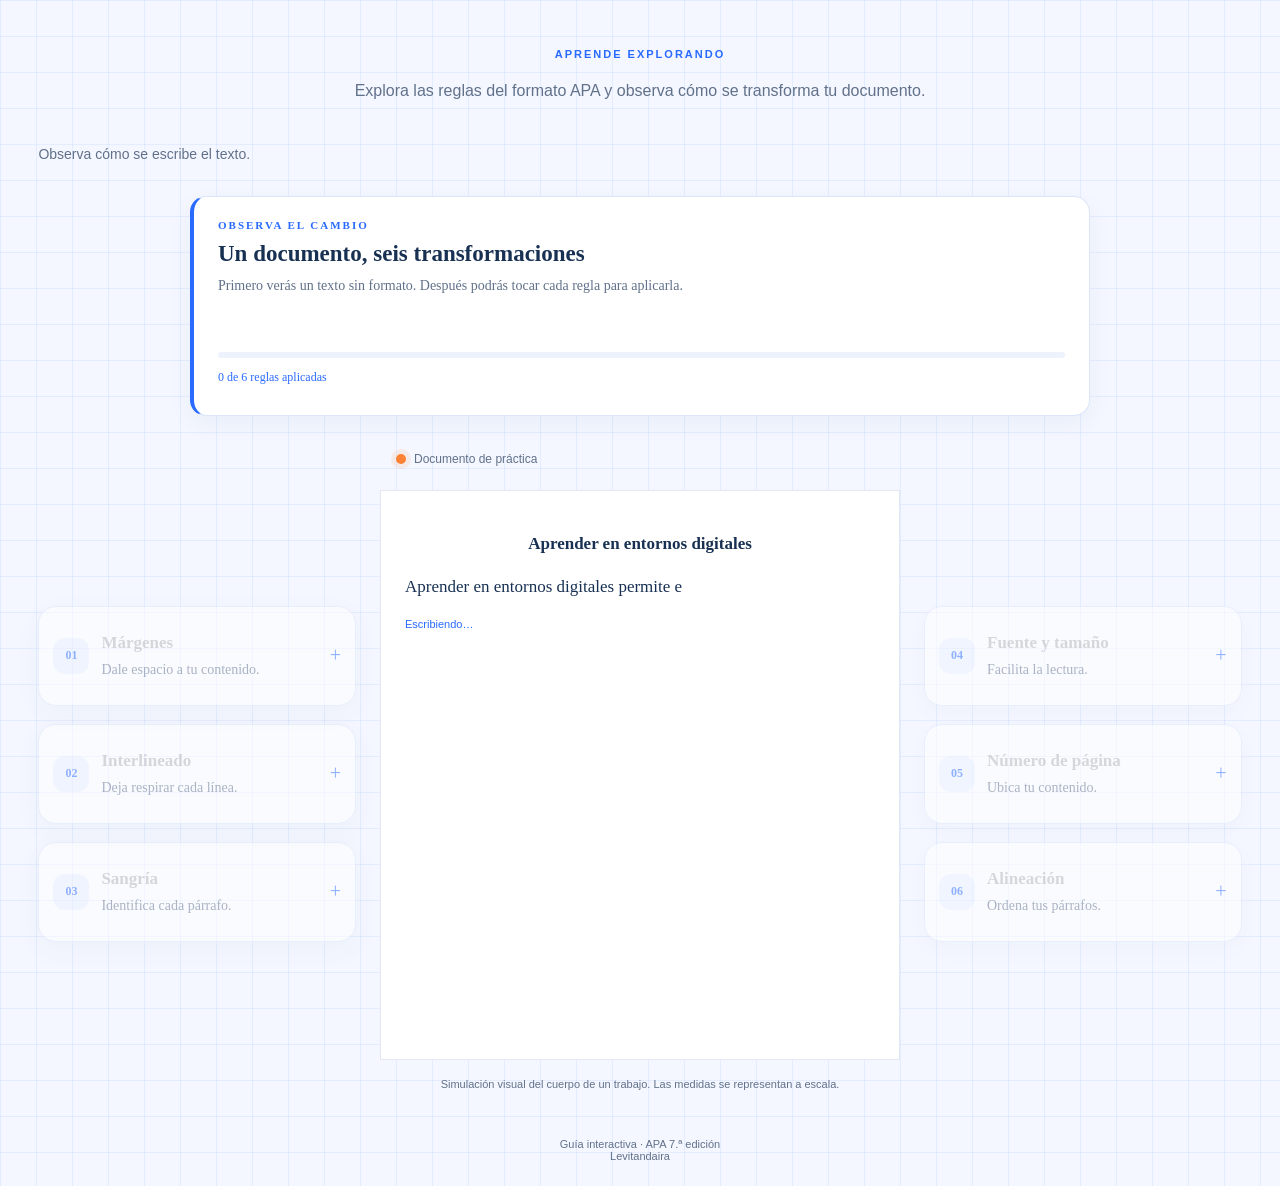
==== Formato_APA/index.html @ edaa783a "Recursos" ====
<!DOCTYPE html>
<html lang="es">
<head>
  <meta charset="UTF-8">
  <meta name="viewport" content="width=device-width, initial-scale=1.0">

  <title>Transforma tu documento | Formato APA</title>

  <link rel="stylesheet" href="syles.css">
  <script src="fuctions.js" defer></script>
</head>

<body>
  <main class="recurso">

    <header class="encabezado">
      <span class="etiqueta">APRENDE EXPLORANDO</span>


      <p>
        Explora las reglas del formato APA y observa
        cómo se transforma tu documento.
      </p>
    </header>

    <section class="herramientas" aria-label="Controles del recurso">
      <p id="estado" role="status">
        Estamos preparando tu documento…
      </p>

      
    </section>

   <section class="explicacion" aria-labelledby="titulo-explicacion">
      <span class="etiqueta">OBSERVA EL CAMBIO</span>

      <h2 id="titulo-explicacion">Un documento, seis transformaciones</h2>

      <p id="detalle">
        Primero verás un texto sin formato.
        Después podrás tocar cada regla para aplicarla.
      </p>

      <div
        class="progreso"
        id="progreso"
        role="progressbar"
        aria-label="Reglas aplicadas"
        aria-valuemin="0"
        aria-valuemax="6"
        aria-valuenow="0"
      >
        <span id="barra-progreso"></span>
      </div>

      <p class="contador" id="contador">0 de 6 reglas aplicadas</p>
    </section>


    <section class="experiencia" aria-label="Documento interactivo">

      <aside class="panel panel-izquierdo" aria-label="Reglas de párrafo">

        <button class="regla" data-regla="margenes" type="button" disabled>
          <span class="numero">01</span>
          <span>
            <strong>Márgenes</strong>
            <small>Dale espacio a tu contenido.</small>
          </span>
          <span class="marca" aria-hidden="true">+</span>
        </button>

        <button class="regla" data-regla="interlineado" type="button" disabled>
          <span class="numero">02</span>
          <span>
            <strong>Interlineado</strong>
            <small>Deja respirar cada línea.</small>
          </span>
          <span class="marca" aria-hidden="true">+</span>
        </button>

        <button class="regla" data-regla="sangria" type="button" disabled>
          <span class="numero">03</span>
          <span>
            <strong>Sangría</strong>
            <small>Identifica cada párrafo.</small>
          </span>
          <span class="marca" aria-hidden="true">+</span>
        </button>

      </aside>

      <div class="zona-documento">
        <div class="barra-documento">
          <span class="punto"></span>
          Documento de práctica
        </div>
        <div class="pila-hojas" id="pila-hojas">
        <article class="hoja" id="hoja" aria-label="Ejemplo de documento">
            <svg
  class="guia-margenes"
  id="guia-margenes"
  viewBox="0 0 100 100"
  preserveAspectRatio="none"
  aria-hidden="true"
>
  <path
    d="M 0 0 H 100 V 100"
    pathLength="100"
  ></path>

  <path
    d="M 100 100 H 0 V 0"
    pathLength="100"
  ></path>
</svg>
          <span class="numero-pagina" aria-hidden="true">2</span>

          <div class="contenido-documento" id="contenido">
            <h2>Aprender en entornos digitales</h2>

            <p id="parrafo-uno"></p>

            <p id="parrafo-dos"></p>
          </div>

          <span class="cursor-escritura" id="cursor" aria-hidden="true">
            Escribiendo…
          </span>
        </article>
        </div>

        <p class="nota-documento">
          Simulación visual del cuerpo de un trabajo.
          Las medidas se representan a escala.
        </p>
      </div>

      <aside class="panel panel-derecho" aria-label="Reglas de presentación">

        <button class="regla" data-regla="fuente" type="button" disabled>
          <span class="numero">04</span>
          <span>
            <strong>Fuente y tamaño</strong>
            <small>Facilita la lectura.</small>
          </span>
          <span class="marca" aria-hidden="true">+</span>
        </button>

        <button class="regla" data-regla="paginacion" type="button" disabled>
          <span class="numero">05</span>
          <span>
            <strong>Número de página</strong>
            <small>Ubica tu contenido.</small>
          </span>
          <span class="marca" aria-hidden="true">+</span>
        </button>

        <button class="regla" data-regla="alineacion" type="button" disabled>
          <span class="numero">06</span>
          <span>
            <strong>Alineación</strong>
            <small>Ordena tus párrafos.</small>
          </span>
          <span class="marca" aria-hidden="true">+</span>
        </button>

      </aside>

    </section>
    <div class="acciones-finales" id="acciones-finales" hidden>

  <button
    id="comparar"
    class="boton-comparar"
    type="button"
    aria-controls="pila-hojas"
    aria-pressed="false"
  >
    Observa el cambio
  </button>

  <button id="reiniciar" class="boton-reiniciar" type="button">
    Reiniciar ↻
  </button>

</div>
 
    <footer>
      Guía interactiva · APA 7.ª edición </br>
         Levitandaira
    </footer>

  </main>
</body>
</html>
---- Formato_APA/syles.css ----
:root {
  --azul: #296aff;
  --naranja: #ff8133;
  --texto: #183153;
  --gris: #61718a;
  --borde: #dce6fa;
}

* {
  box-sizing: border-box;
}

body {
  margin: 0;
  font-family: Arial, sans-serif;
  color: var(--texto);
  background-color: #f4f7ff;
  background-image:
  linear-gradient(rgba(41, 106, 255, .08) 1px, transparent 1px),
  linear-gradient(90deg, rgba(41, 106, 255, .08) 1px, transparent 1px);
  background-size: 36px 36px;
}

button {
  font: inherit;
  -webkit-tap-highlight-color: transparent;
}

button:focus-visible {
  outline: 3px solid var(--naranja);
  outline-offset: 5px;
}

.recurso {
  width: min(1240px, 94%);
  margin: 0 auto;
  padding: 44px 0 24px;
}

.encabezado {
  text-align: center;
  max-width: 700px;
  margin: 0 auto 28px;
}

.etiqueta {
  color: var(--azul);
  font-size: 11px;
  font-weight: 700;
  letter-spacing: 2px;
}

h1 {
  font-size: clamp(30px, 4vw, 48px);
  letter-spacing: -1.5px;
  margin: 14px 0;
}

.encabezado p {
  color: var(--gris);
  line-height: 1.6;
}

.herramientas {
  display: flex;
  align-items: center;
  justify-content: space-between;
  gap: 16px;
  margin-bottom: 20px;
}

#estado {
  color: var(--gris);
  font-size: 14px;
}

.boton-reiniciar {
  flex-shrink: 0;
  padding: 11px 16px;
  border: 1px solid var(--borde);
  border-radius: 12px;
  background: white;
  color: var(--azul);
  cursor: pointer;
}

.experiencia {
  display: grid;
  grid-template-columns: minmax(200px, 1fr) minmax(0, 520px) minmax(200px, 1fr);
  gap: 24px;
  align-items: center;
}

.panel {
  display: grid;
  gap: 18px;
}

.regla {
  width: 100%;
  display: flex;
  align-items: center;
  gap: 12px;
  min-height: 100px;
  padding: 18px 14px;
  text-align: left;
  border: 1px solid var(--borde);
  border-radius: 18px;
  background: white;
  box-shadow: 0 8px 24px rgba(28, 63, 125, .05);
  cursor: pointer;
  transition: transform .25s, border-color .25s, box-shadow .25s;
}

.regla:disabled {
  opacity: .5;
  cursor: wait;
}

@media (hover: hover) {
  .regla:not(:disabled):hover {
    transform: translateY(-5px);
    border-color: var(--azul);
    box-shadow: 0 12px 28px rgba(41, 106, 255, .12);
  }
}

.numero {
  display: grid;
  place-items: center;
  flex-shrink: 0;
  width: 36px;
  height: 36px;
  border-radius: 12px;
  color: var(--azul);
  background: #edf3ff;
  font-size: 12px;
  font-weight: 700;
}

.regla strong {
  display: block;
  font-size: 14px;
}

.regla small {
  display: block;
  margin-top: 7px;
  color: var(--gris);
  font-size: 12px;
  line-height: 1.4;
}

.marca {
  margin-left: auto;
  color: var(--azul);
  font-size: 20px;
}

.regla.activa {
  border-color: var(--azul);
  background: #edf3ff;
}

.regla.activa .numero {
  color: white;
  background: var(--azul);
}

.zona-documento {
  min-width: 0;
  perspective: 1200px;
}

.barra-documento {
  display: flex;
  align-items: center;
  gap: 8px;
  padding: 12px 16px;
  margin-bottom: 12px;
  font-size: 12px;
  color: var(--gris);
}

/*el naranjita q le voy a poner que respire jiji*/
.punto {
  width: 10px;
  height: 10px;
  flex-shrink: 0;
  border-radius: 50%;

  background: var(--naranja);
  box-shadow: 0 0 0 5px #ff81331a;

  animation: heartbeat 1.5s ease-in-out infinite both;
}
@keyframes heartbeat {
  0% {
    transform: scale(1);
  }

  10% {
    transform: scale(.91);
  }

  17% {
    transform: scale(.98);
  }

  33% {
    transform: scale(.87);
  }

  45%,
  100% {
    transform: scale(1);
  }
}

.hoja {
  position: relative;
  min-height: 570px;
  padding: 42px 24px;
  border: 1px solid #e2e7f0;
  background: white;
  box-shadow: 0 24px 60px rgba(23, 57, 112, .13);
  transform-origin: bottom center;
  transition: padding .85s ease;
}

.hoja.entrada {
  animation: desplegar 1.1s cubic-bezier(.2, .7, .25, 1) both;
}

@keyframes desplegar {
  from {
    opacity: 0;
    transform: translateY(55px) rotateX(35deg) scaleY(.08);
  }

  to {
    opacity: 1;
    transform: translateY(0) rotateX(0) scaleY(1);
  }
}

.contenido-documento {
  font-family: Georgia, serif;
  font-size: 17px;
  line-height: 1.25;
  text-align: justify;
  overflow-wrap: break-word;
  transition: font-size .8s, line-height .8s;
}

.contenido-documento h2 {
  font-size: inherit;
  text-align: center;
  margin: 0 0 22px;
}

.contenido-documento p {
  margin: 0;
  text-indent: 0;
  transition: text-indent .8s;
}

.contenido-documento p + p {
  margin-top: 16px;
}

.numero-pagina {
  position: absolute;
  top: 22px;
  right: 12%;
  opacity: 0;
  transform: translateY(-12px);
  font-family: Arial, sans-serif;
  font-size: 14px;
  transition: opacity .6s, transform .6s;
}

.cursor-escritura {
  display: block;
  margin-top: 20px;
  color: var(--azul);
  font-size: 11px;
  animation: parpadeo 1s infinite;
}

.cursor-escritura[hidden] {
  display: none;
}

@keyframes parpadeo {
  50% { opacity: .3; }
}

/* Cada clase aplica una regla al documento. */

.hoja.con-margenes {
  padding-left: 11.76%;
  padding-right: 11.76%;
  padding-top: 60px;
  padding-bottom: 60px;
}

.con-interlineado .contenido-documento {
  line-height: 2;
}

.con-interlineado .contenido-documento p + p {
  margin-top: 0;
}

.con-sangria .contenido-documento p {
  text-indent: 1.5em;
}

.con-fuente .contenido-documento {
  font-family: Arial, sans-serif;
  font-size: 15px;
}

.con-paginacion .numero-pagina {
  opacity: 1;
  transform: translateY(0);
}

.con-alineacion .contenido-documento {
  text-align: left;
}

.hoja.resaltar {
  animation: resaltar .85s ease;
}

@keyframes resaltar {
  40% {
    box-shadow:
      0 0 0 3px rgba(255, 129, 51, .55),
      0 24px 60px rgba(23, 57, 112, .13);
  }
}

.nota-documento {
  text-align: center;
  color: var(--gris);
  font-size: 11px;
  line-height: 1.5;
  margin: 16px 8px;
}

.explicacion {
  width: 100%;
  max-width: 900px;

  margin: 0 auto 24px;
  padding: 18px 24px;

  border: 1px solid var(--borde);
  border-left: 4px solid var(--azul);
  border-radius: 16px;

  background: white;
  box-shadow: 0 8px 24px rgba(28, 63, 125, .05);
}

.explicacion h2 {
  margin: 8px 0;
  font-size: 20px;
}

#detalle {
  color: var(--gris);
  font-size: 14px;
  line-height: 1.5;

  margin: 0;
  min-height: 63px;
}

.progreso {
  height: 6px;
  margin-top: 14px;
  border-radius: 10px;
  overflow: hidden;
  background: #edf2fc;
}

#barra-progreso {
  display: block;
  width: 0;
  height: 100%;
  border-radius: inherit;
  background: var(--azul);
  transition: width .5s;
}

.contador {
  font-size: 12px;
  color: var(--azul);
}

footer {
  margin-top: 30px;
  text-align: center;
  color: var(--gris);
  font-size: 11px;
}
/* Tipografía de la interfaz. */

.encabezado h1,
.regla,
.explicacion {
  font-family: "Times New Roman", Times, serif;
}

.encabezado h1 {
  letter-spacing: -.5px;
}

.regla strong {
  font-size: 17px;
}

.regla small {
  font-size: 14px;
}

.explicacion h2 {
  font-size: 23px;
}

/* En tablet y celular, las reglas quedan debajo de la hoja. */

@media (max-width: 1000px) {
  .experiencia {
    grid-template-columns: repeat(2, minmax(0, 1fr));
    max-width: 650px;
    margin: auto;
    align-items: stretch;
    gap: 14px;
  }

  .zona-documento {
    grid-column: 1 / -1;
    grid-row: 1;
    width: min(100%, 520px);
    margin: auto;
  }

  .panel {
    gap: 12px;
  }

  .regla {
    min-height: 110px;
  }
}

@media (max-width: 480px) {
  .recurso {
    width: 92%;
    padding-top: 28px;
  }

  .herramientas {
    align-items: flex-start;
  }

  .hoja {
    min-height: 480px;
    padding: 38px 18px;
  }

  .contenido-documento {
    font-size: 16px;
  }

  .regla {
    gap: 8px;
    padding: 14px 10px;
  }

  .numero {
    width: 28px;
    height: 28px;
    border-radius: 9px;
    font-size: 10px;
  }

  .regla strong {
    font-size: 12px;
  }

  .regla small {
    font-size: 11px;
  }

  .marca {
    display: none;
  }

  .explicacion {
    padding: 22px;
  }
}

/* Guías animadas del margen. */

.guia-margenes {
  position: absolute;

  top: 60px;
  bottom: 60px;
  left: 11.76%;
  right: 11.76%;

  width: 76.48%;
  height: calc(100% - 120px);

  overflow: visible;
  pointer-events: none;
  z-index: 2;
}

.guia-margenes path {
  fill: none;
  stroke: var(--naranja);
  stroke-width: 2;
  stroke-linecap: round;
  stroke-linejoin: round;

  vector-effect: non-scaling-stroke;

  stroke-dasharray: 100;
  stroke-dashoffset: 100;

  opacity: 0;
}

.guia-margenes.trazando path {
  animation: recorrer-margen 2.8s ease-in-out .85s both;
}

@keyframes recorrer-margen {
  0% {
    opacity: 1;
    stroke-dashoffset: 100;
  }

  40% {
    opacity: 1;
    stroke-dashoffset: 0;
  }

  55% {
    opacity: 1;
    stroke-dashoffset: 0;
  }

  99% {
    opacity: 1;
    stroke-dashoffset: -100;
  }

  100% {
    opacity: 0;
    stroke-dashoffset: -100;
  }
}

/* Dos hojas superpuestas en el mismo espacio. */

.pila-hojas {
  display: grid;
  perspective: 1200px;
  overflow: hidden;
  isolation: isolate;
}

.pila-hojas > .hoja {
  grid-area: 1 / 1;
  min-width: 0;
}

/* La copia original queda detrás. */

.hoja-original {
  z-index: 0;
  visibility: hidden;
  pointer-events: none;
}

/* La hoja que estamos corrigiendo queda delante. */

.pila-hojas > #hoja {
  z-index: 1;
  transform-origin: center center;
  backface-visibility: hidden;

  transition:
    padding .85s ease,
    transform .65s cubic-bezier(.25, .46, .45, .94),
    opacity .65s ease;
}

/* Al comparar se descubre la original. */

.pila-hojas.comparando .hoja-original {
  visibility: visible;
}

.pila-hojas.comparando > #hoja {
  transform: translateX(-150px) rotateY(90deg);
  opacity: 0;
  pointer-events: none;
}

/* Controles que aparecen al terminar. */

.acciones-finales {
  display: flex;
  justify-content: center;
  flex-wrap: wrap;
  gap: 12px;
  margin: 28px 0;
}

.acciones-finales[hidden] {
  display: none;
}

.boton-comparar {
  padding: 13px 22px;
  border: 0;
  border-radius: 12px;

  background: var(--azul);
  color: white;
  font-weight: 700;

  cursor: pointer;
  box-shadow: 0 8px 20px rgba(41, 106, 255, .2);
}

/* Los botones terminados conservan sus colores. */

.regla.activa:disabled {
  opacity: 1;
  cursor: default;
}

@media (prefers-reduced-motion: reduce) {
  *,
  *::before,
  *::after {
    animation: none !important;
    transition: none !important;
  }
}
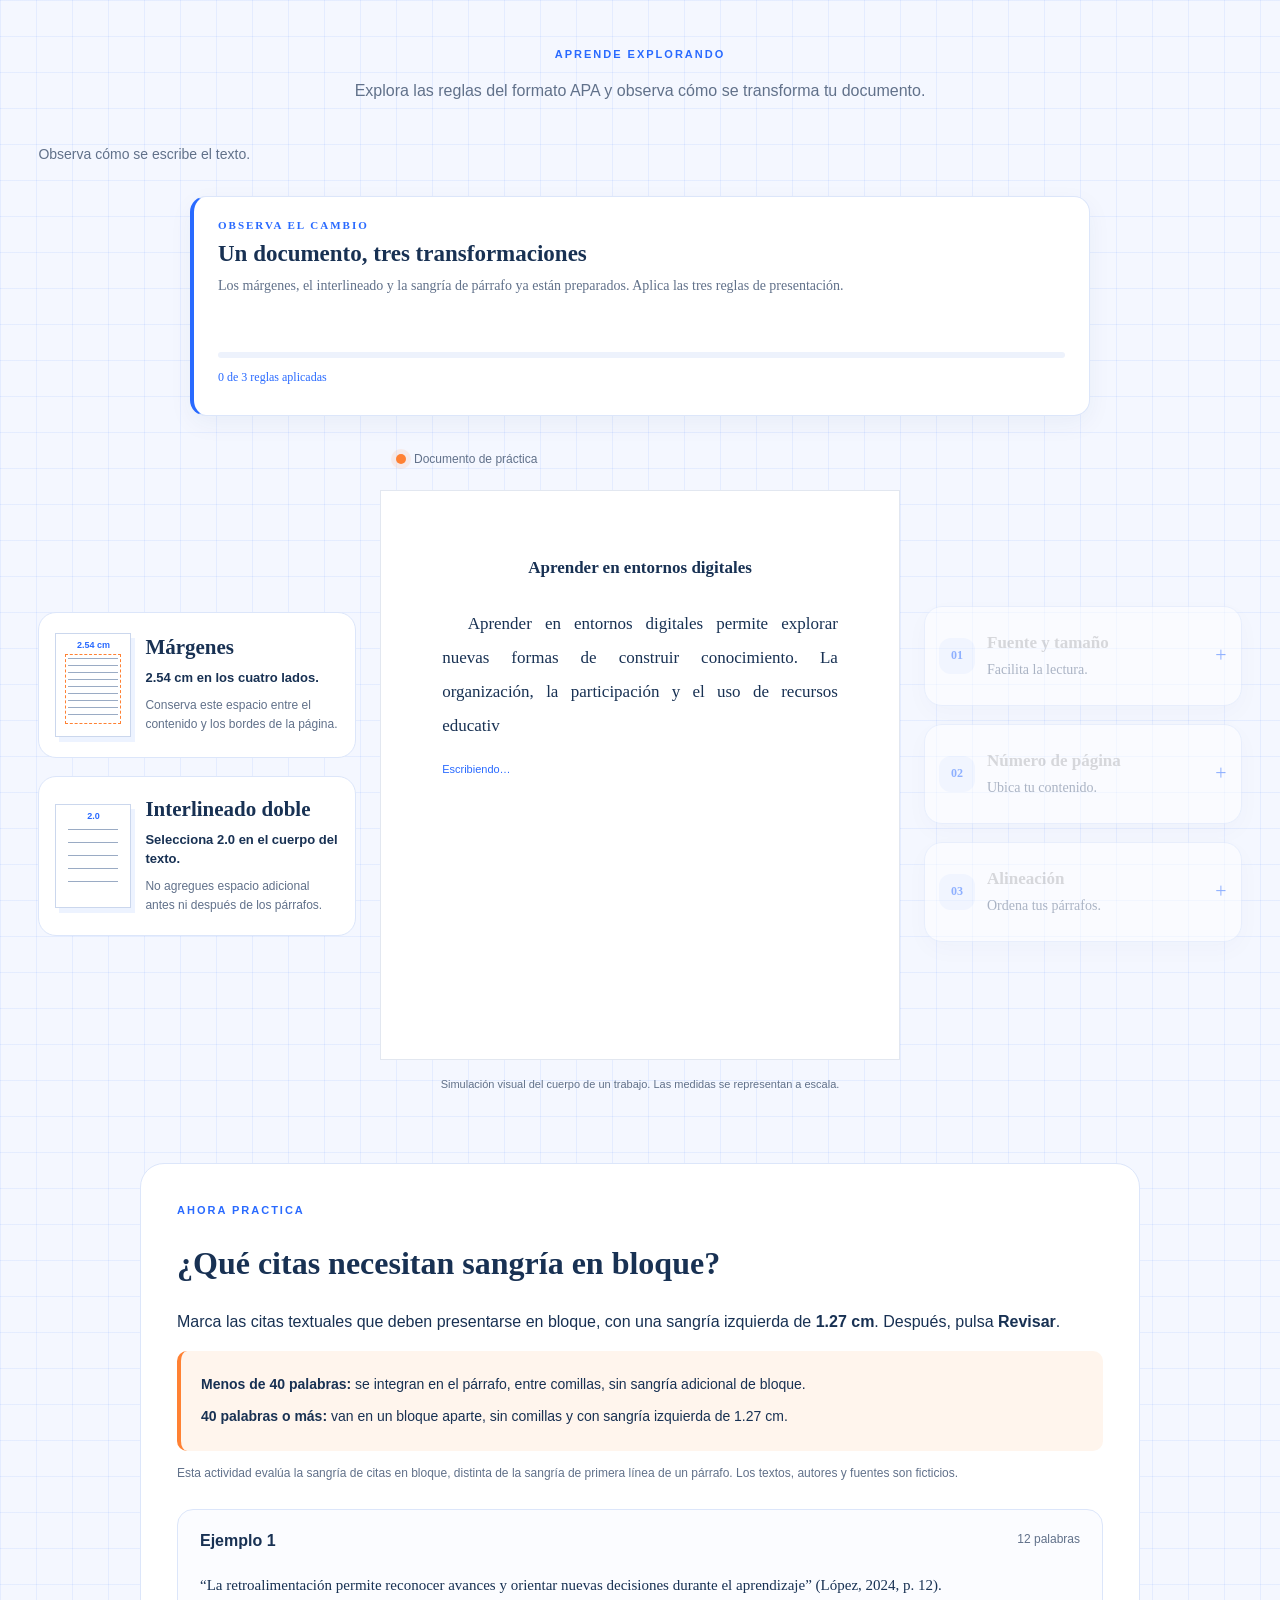
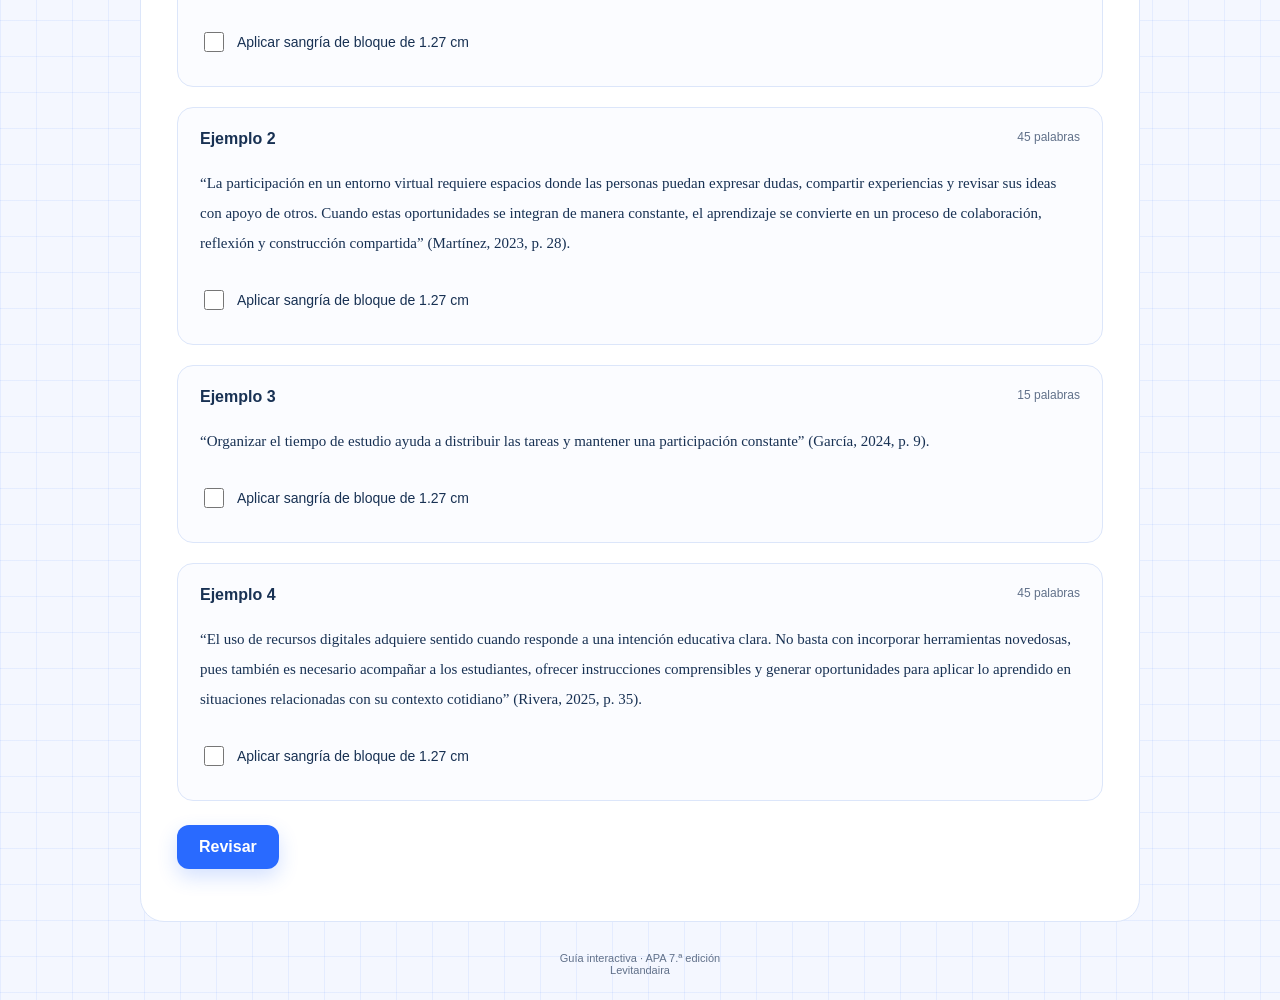
==== commit e7a51ccd: "Changes" ====
--- a/Formato_APA/index.html
+++ b/Formato_APA/index.html
@@ -34,7 +34,7 @@
    <section class="explicacion" aria-labelledby="titulo-explicacion">
       <span class="etiqueta">OBSERVA EL CAMBIO</span>
 
-      <h2 id="titulo-explicacion">Un documento, seis transformaciones</h2>
+      <h2 id="titulo-explicacion">Un documento, tres transformaciones</h2>
 
       <p id="detalle">
         Primero verás un texto sin formato.
@@ -47,48 +47,53 @@
         role="progressbar"
         aria-label="Reglas aplicadas"
         aria-valuemin="0"
-        aria-valuemax="6"
+        aria-valuemax="3"
         aria-valuenow="0"
       >
         <span id="barra-progreso"></span>
       </div>
 
-      <p class="contador" id="contador">0 de 6 reglas aplicadas</p>
+      <p class="contador" id="contador">0 de 3 reglas aplicadas</p>
     </section>
 
 
     <section class="experiencia" aria-label="Documento interactivo">
 
-      <aside class="panel panel-izquierdo" aria-label="Reglas de párrafo">
-
-        <button class="regla" data-regla="margenes" type="button" disabled>
-          <span class="numero">01</span>
-          <span>
-            <strong>Márgenes</strong>
-            <small>Dale espacio a tu contenido.</small>
-          </span>
-          <span class="marca" aria-hidden="true">+</span>
-        </button>
-
-        <button class="regla" data-regla="interlineado" type="button" disabled>
-          <span class="numero">02</span>
-          <span>
-            <strong>Interlineado</strong>
-            <small>Deja respirar cada línea.</small>
-          </span>
-          <span class="marca" aria-hidden="true">+</span>
-        </button>
-
-        <button class="regla" data-regla="sangria" type="button" disabled>
-          <span class="numero">03</span>
-          <span>
-            <strong>Sangría</strong>
-            <small>Identifica cada párrafo.</small>
-          </span>
-          <span class="marca" aria-hidden="true">+</span>
-        </button>
-
-      </aside>
+      <aside class="panel panel-izquierdo" aria-label="Información de formato">
+
+  <article class="tarjeta-info">
+    <div class="mini-hoja ejemplo-margenes" aria-hidden="true">
+      <span class="medida">2.54 cm</span>
+      <div class="mini-texto"></div>
+    </div>
+
+    <div>
+      <h3>Márgenes</h3>
+      <strong>2.54 cm en los cuatro lados.</strong>
+      <p>
+        Conserva este espacio entre el contenido y
+        los bordes de la página.
+      </p>
+    </div>
+  </article>
+
+  <article class="tarjeta-info">
+    <div class="mini-hoja ejemplo-interlineado" aria-hidden="true">
+      <span class="medida">2.0</span>
+      <div class="mini-texto"></div>
+    </div>
+
+    <div>
+      <h3>Interlineado doble</h3>
+      <strong>Selecciona 2.0 en el cuerpo del texto.</strong>
+      <p>
+        No agregues espacio adicional antes
+        ni después de los párrafos.
+      </p>
+    </div>
+  </article>
+
+</aside>
 
       <div class="zona-documento">
         <div class="barra-documento">
@@ -139,7 +144,7 @@
       <aside class="panel panel-derecho" aria-label="Reglas de presentación">
 
         <button class="regla" data-regla="fuente" type="button" disabled>
-          <span class="numero">04</span>
+          <span class="numero">01</span>
           <span>
             <strong>Fuente y tamaño</strong>
             <small>Facilita la lectura.</small>
@@ -148,7 +153,7 @@
         </button>
 
         <button class="regla" data-regla="paginacion" type="button" disabled>
-          <span class="numero">05</span>
+          <span class="numero">02</span>
           <span>
             <strong>Número de página</strong>
             <small>Ubica tu contenido.</small>
@@ -157,7 +162,7 @@
         </button>
 
         <button class="regla" data-regla="alineacion" type="button" disabled>
-          <span class="numero">06</span>
+          <span class="numero">03</span>
           <span>
             <strong>Alineación</strong>
             <small>Ordena tus párrafos.</small>
@@ -185,6 +190,65 @@
   </button>
 
 </div>
+
+<section class="actividad-citas" aria-labelledby="titulo-citas">
+
+  <span class="etiqueta">AHORA PRACTICA</span>
+
+  <h2 id="titulo-citas">
+    ¿Qué citas necesitan sangría en bloque?
+  </h2>
+
+  <p>
+    Marca las citas textuales que deben presentarse en bloque,
+    con una sangría izquierda de <strong>1.27 cm</strong>.
+    Después, pulsa <strong>Revisar</strong>.
+  </p>
+
+  <div class="recordatorio-citas">
+    <p>
+      <strong>Menos de 40 palabras:</strong>
+      se integran en el párrafo, entre comillas,
+      sin sangría adicional de bloque.
+    </p>
+
+    <p>
+      <strong>40 palabras o más:</strong>
+      van en un bloque aparte, sin comillas
+      y con sangría izquierda de 1.27 cm.
+    </p>
+  </div>
+
+  <p class="nota-ejercicio">
+    Esta actividad evalúa la sangría de citas en bloque,
+    distinta de la sangría de primera línea de un párrafo.
+    Los textos, autores y fuentes son ficticios.
+  </p>
+
+  <form id="ejercicio-citas">
+
+    <div class="lista-citas" id="lista-citas"></div>
+
+    <div class="controles-citas">
+      <button class="boton-comparar" type="submit">
+        Revisar
+      </button>
+
+      <button
+        class="boton-reiniciar"
+        id="reintentar-citas"
+        type="button"
+        hidden
+      >
+        Intentar de nuevo
+      </button>
+    </div>
+
+    <p id="resultado-citas" role="status"></p>
+
+  </form>
+
+</section>
  
     <footer>
       Guía interactiva · APA 7.ª edición </br>
--- a/Formato_APA/syles.css
+++ b/Formato_APA/syles.css
@@ -652,6 +652,276 @@
   cursor: default;
 }
 
+/* Tarjetas informativas. */
+
+.tarjeta-info {
+  display: grid;
+  grid-template-columns: 76px minmax(0, 1fr);
+  align-items: center;
+  gap: 14px;
+
+  padding: 20px 16px;
+  border: 1px solid var(--borde);
+  border-radius: 18px;
+  background: white;
+}
+
+.tarjeta-info h3 {
+  margin: 0 0 8px;
+  font-family: "Times New Roman", Times, serif;
+  font-size: 21px;
+}
+
+.tarjeta-info strong {
+  font-size: 13px;
+  line-height: 1.5;
+}
+
+.tarjeta-info p {
+  margin: 8px 0 0;
+  font-size: 12px;
+  line-height: 1.6;
+  color: var(--gris);
+}
+
+/* Pequeñas hojas de ejemplo. */
+
+.mini-hoja {
+  position: relative;
+  width: 76px;
+  height: 104px;
+
+  border: 1px solid #cbd7ed;
+  background: white;
+  box-shadow: 4px 5px 0 #edf3ff;
+}
+
+.medida {
+  position: absolute;
+  top: 6px;
+  left: 0;
+  width: 100%;
+
+  text-align: center;
+  font-size: 9px;
+  font-weight: 700;
+  color: var(--azul);
+}
+
+.mini-texto {
+  position: absolute;
+  inset: 24px 12px 16px;
+
+  background: repeating-linear-gradient(
+    to bottom,
+    #9aabc4 0,
+    #9aabc4 1px,
+    transparent 1px,
+    transparent 7px
+  );
+}
+
+.ejemplo-margenes::after {
+  content: "";
+  position: absolute;
+  inset: 20px 9px 12px;
+
+  border: 1px dashed var(--naranja);
+}
+
+.ejemplo-interlineado .mini-texto {
+  background: repeating-linear-gradient(
+    to bottom,
+    #9aabc4 0,
+    #9aabc4 1px,
+    transparent 1px,
+    transparent 13px
+  );
+}
+
+/* Actividad de citas. */
+
+.actividad-citas {
+  max-width: 1000px;
+  margin: 55px auto 0;
+  padding: clamp(20px, 4vw, 36px);
+
+  border: 1px solid var(--borde);
+  border-radius: 24px;
+  background: white;
+}
+
+.actividad-citas h2 {
+  font-family: "Times New Roman", Times, serif;
+  font-size: clamp(25px, 3vw, 32px);
+}
+
+.actividad-citas > p,
+.recordatorio-citas p {
+  line-height: 1.7;
+}
+
+.recordatorio-citas {
+  padding: 14px 20px;
+  border-left: 4px solid var(--naranja);
+  border-radius: 10px;
+  background: #fff5ed;
+}
+
+.recordatorio-citas p {
+  margin: 8px 0;
+  font-size: 14px;
+}
+
+.nota-ejercicio {
+  color: var(--gris);
+  font-size: 12px;
+}
+
+.lista-citas {
+  display: grid;
+  gap: 20px;
+  margin-top: 26px;
+}
+
+.cita-ejercicio {
+  padding: 22px;
+  border: 1px solid var(--borde);
+  border-radius: 16px;
+  background: #fbfcff;
+}
+
+.cabecera-cita {
+  display: flex;
+  justify-content: space-between;
+  flex-wrap: wrap;
+  gap: 8px;
+}
+
+.cabecera-cita h3 {
+  margin: 0;
+  font-size: 16px;
+}
+
+.conteo-palabras {
+  color: var(--gris);
+  font-size: 12px;
+}
+
+.texto-cita {
+  margin: 20px 0;
+  font-family: Georgia, serif;
+  font-size: 15px;
+  line-height: 2;
+  overflow-wrap: anywhere;
+
+  transition: margin-left .6s ease;
+}
+
+.cita-ejercicio.seleccionada .texto-cita {
+  margin-left: 1.5em;
+}
+
+.contenido-cita::before {
+  content: "“";
+}
+
+.contenido-cita::after {
+  content: "”";
+}
+
+.fuente-cita::after {
+  content: ".";
+}
+
+/* Al aplicar el formato de bloque, se retiran las comillas. */
+
+.seleccionada .contenido-cita::before {
+  content: "";
+}
+
+.seleccionada .contenido-cita::after {
+  content: ".";
+}
+
+.seleccionada .fuente-cita::after {
+  content: "";
+}
+
+.seleccionada .fuente-cita {
+  display: block;
+}
+
+.opcion-cita {
+  display: flex;
+  align-items: center;
+  gap: 10px;
+
+  min-height: 44px;
+  font-size: 14px;
+  cursor: pointer;
+}
+
+.opcion-cita input {
+  width: 20px;
+  height: 20px;
+  flex-shrink: 0;
+  accent-color: var(--azul);
+}
+
+.feedback-cita {
+  margin: 12px 0 0;
+  font-size: 13px;
+  line-height: 1.6;
+}
+
+.cita-ejercicio.correcta {
+  border-color: #21825e;
+}
+
+.cita-ejercicio.correcta .feedback-cita {
+  color: #176344;
+}
+
+.cita-ejercicio.incorrecta {
+  border-color: #c44d29;
+}
+
+.cita-ejercicio.incorrecta .feedback-cita {
+  color: #a03b1d;
+}
+
+.controles-citas {
+  display: flex;
+  flex-wrap: wrap;
+  gap: 12px;
+  margin-top: 24px;
+}
+
+.controles-citas [hidden] {
+  display: none;
+}
+
+#resultado-citas {
+  font-weight: 700;
+  line-height: 1.6;
+  color: var(--azul);
+}
+
+@media (max-width: 600px) {
+  .tarjeta-info {
+    grid-template-columns: 1fr;
+  }
+
+  .mini-hoja {
+    margin-bottom: 6px;
+  }
+
+  .cita-ejercicio {
+    padding: 16px;
+  }
+}
+
 @media (prefers-reduced-motion: reduce) {
   *,
   *::before,
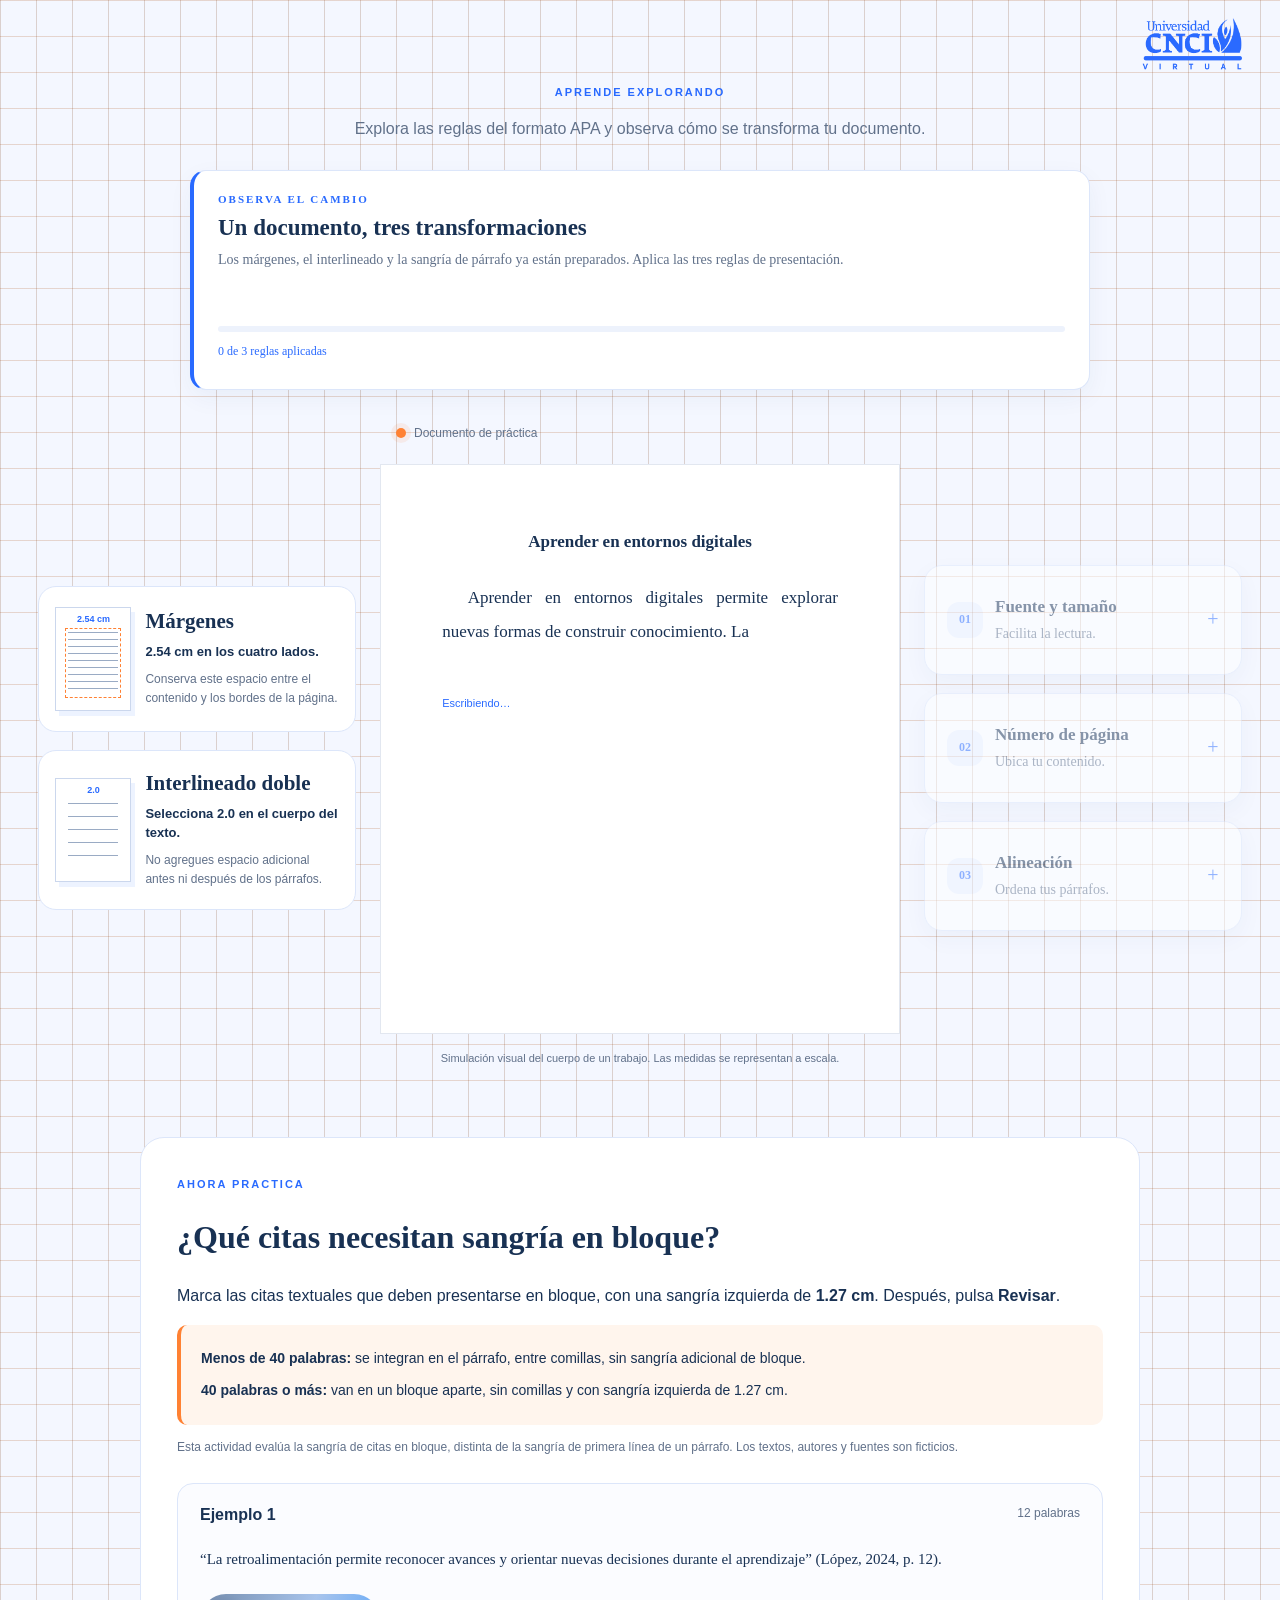
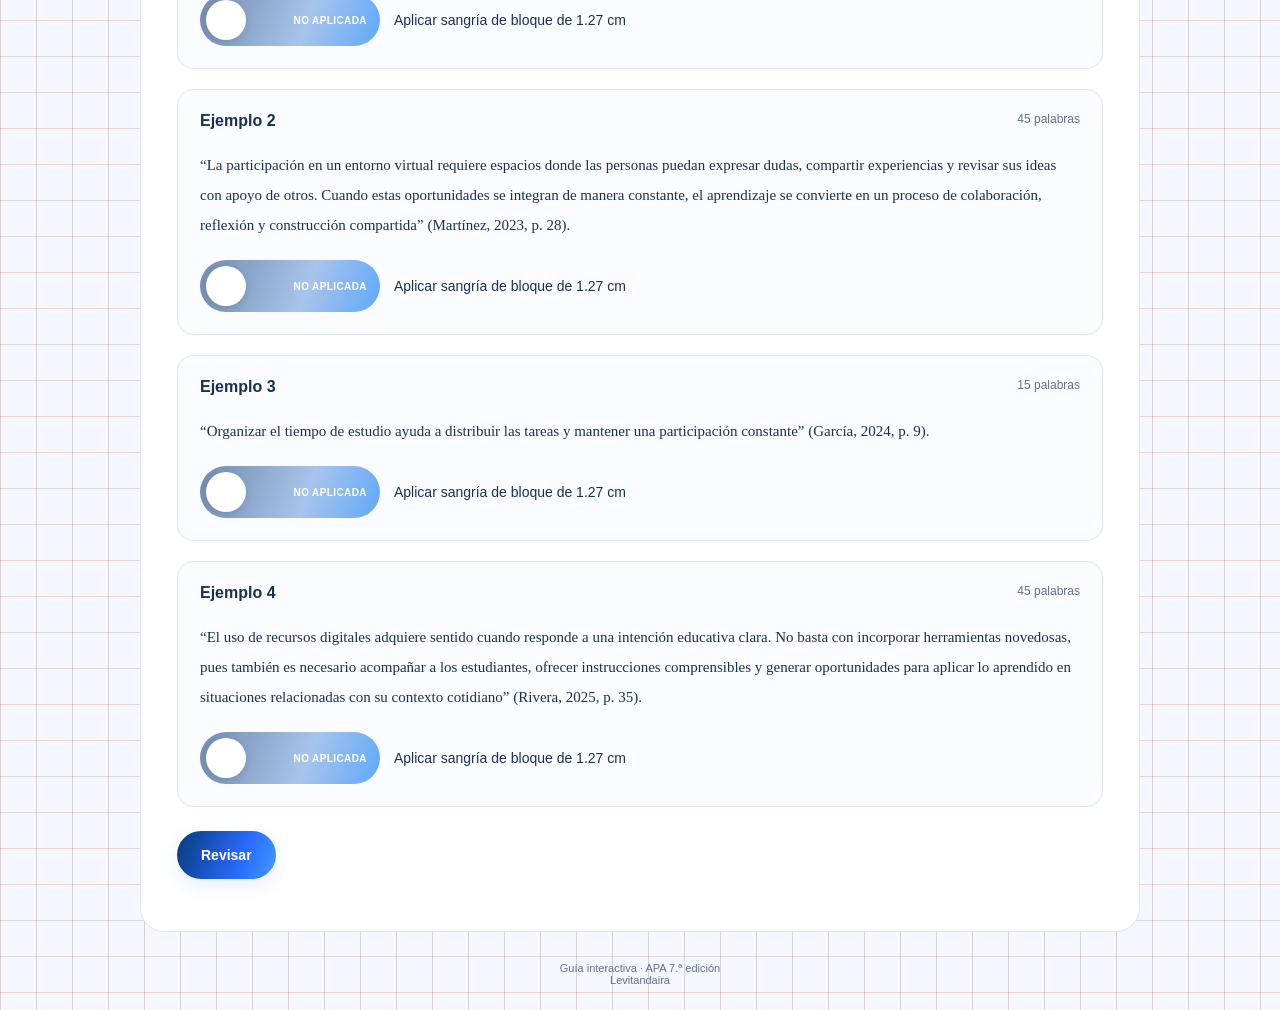
==== commit ebe2f6a4: "changes 2" ====
--- a/Formato_APA/index.html
+++ b/Formato_APA/index.html
@@ -14,6 +14,11 @@
   <main class="recurso">
 
     <header class="encabezado">
+      <div class="espacio-logo">
+  <!-- Cuando tengas el logo, reemplaza el span por:-->
+  <img src="img/logo azul.png" alt="Universidad Virtual CNCI">
+  
+</div>
       <span class="etiqueta">APRENDE EXPLORANDO</span>
 
 
@@ -101,6 +106,12 @@
           Documento de práctica
         </div>
         <div class="pila-hojas" id="pila-hojas">
+          
+            <div class="sello-aprobado" id="sello-aprobado" hidden>
+  <span class="texto-accesible">Formato APA aplicado</span>
+  <div id="letras-sello" aria-hidden="true"></div>
+</div>
+
         <article class="hoja" id="hoja" aria-label="Ejemplo de documento">
             <svg
   class="guia-margenes"
@@ -173,6 +184,7 @@
       </aside>
 
     </section>
+  
     <div class="acciones-finales" id="acciones-finales" hidden>
 
   <button
--- a/Formato_APA/syles.css
+++ b/Formato_APA/syles.css
@@ -16,8 +16,8 @@
   color: var(--texto);
   background-color: #f4f7ff;
   background-image:
-  linear-gradient(rgba(41, 106, 255, .08) 1px, transparent 1px),
-  linear-gradient(90deg, rgba(41, 106, 255, .08) 1px, transparent 1px);
+  linear-gradient(rgba(170, 72, 11, 0.2) 1px, transparent 1px),
+  linear-gradient(90deg, rgba(118, 51, 10, 0.2) 1px, transparent 1px);
   background-size: 36px 36px;
 }
 
@@ -921,6 +921,653 @@
     padding: 16px;
   }
 }
+/* LOGO EN LA ESQUINA SUPERIOR DERECHA */
+
+.encabezado {
+  position: relative;
+  max-width: none;
+  min-height: 80px;
+  padding: 0 180px;
+}
+
+.espacio-logo {
+  position: absolute;
+  top: 0;
+  right: 0;
+
+  display: grid;
+  place-items: center;
+
+  width: 150px;
+  height: 70px;
+
+  border: 1px dashed var(--borde);
+  border-radius: 12px;
+  color: var(--gris);
+  font-size: 12px;
+}
+
+.espacio-logo img {
+  display: block;
+  width: 100%;
+  height: 100%;
+  object-fit: contain;
+}
+
+/* Oculta el texto mostrado en tu primera captura. */
+
+.herramientas {
+  display: none;
+}
+
+/* GIRO DE LAS TARJETAS */
+
+/*
+  Adaptación de flip-scale-up-ver de Animista.
+  Licencia FreeBSD: https://animista.net/license
+*/
+
+.regla {
+  position: relative;
+  transform-style: preserve-3d;
+}
+
+
+/* HALO NARANJA DETRÁS DE LA HOJA */
+
+.zona-documento {
+  position: relative;
+  isolation: isolate;
+}
+
+.zona-documento::before {
+  content: "";
+  position: absolute;
+  inset: 30px -24px 20px;
+
+  z-index: -1;
+  pointer-events: none;
+
+  border-radius: 35px;
+  background: radial-gradient(
+    ellipse,
+    rgba(255, 129, 51, .5),
+    rgba(255, 129, 51, .2) 45%,
+    transparent 75%
+  );
+
+  filter: blur(22px);
+  opacity: 0;
+}
+
+.zona-documento.halo-naranja::before {
+  animation: encender-halo 1.2s ease-out both;
+}
+
+@keyframes encender-halo {
+  0% {
+    opacity: 0;
+    transform: scale(.94);
+  }
+
+  30% {
+    opacity: 1;
+    transform: scale(1.04);
+  }
+
+  100% {
+    opacity: 0;
+    transform: scale(1.08);
+  }
+}
+
+/* SELLO VERDE */
+
+.sello-aprobado {
+  width: fit-content;
+  max-width: 100%;
+  margin: 30px auto 18px;
+  padding: 15px 22px;
+
+  border: 3px solid #21825e;
+  outline: 1px solid #21825e;
+  outline-offset: -8px;
+  border-radius: 7px;
+
+  color: #176344;
+  background: #effbf4;
+
+  transform: rotate(-3deg);
+  box-shadow: 0 8px 24px #21825e15;
+}
+
+.sello-aprobado[hidden] {
+  display: none;
+}
+
+#letras-sello {
+  overflow: hidden;
+
+  font-family: "Times New Roman", Times, serif;
+  font-size: clamp(20px, 4vw, 30px);
+  font-weight: 700;
+}
+
+#letras-sello span {
+  display: inline-block;
+  white-space: pre;
+
+  animation: letra-aprobada .45s ease-out both;
+  animation-delay: var(--retraso);
+}
+
+@keyframes letra-aprobada {
+  from {
+    opacity: 0;
+    transform: translateY(120%);
+  }
+
+  to {
+    opacity: 1;
+    transform: translateY(0);
+  }
+}
+
+.texto-accesible {
+  position: absolute;
+  width: 1px;
+  height: 1px;
+  padding: 0;
+  margin: -1px;
+  overflow: hidden;
+  clip-path: inset(50%);
+  white-space: nowrap;
+}
+
+/* INTERRUPTOR METÁLICO */
+
+.opcion-cita {
+  position: relative;
+  flex-wrap: wrap;
+  gap: 14px;
+}
+
+.interruptor-input {
+  position: absolute;
+  width: 1px !important;
+  height: 1px !important;
+  margin: 0;
+  opacity: 0;
+}
+
+.interruptor-pista {
+  --posicion: 0px;
+
+  position: relative;
+  display: inline-block;
+  flex-shrink: 0;
+
+  width: 180px;
+  height: 52px;
+  border-radius: 999px;
+
+  background-image: linear-gradient(
+    115deg,
+    #a74719 0%,
+    #ff8133 14%,
+    #ffd6a6 25%,
+    #ff8133 38%,
+    #b94c20 48%,
+    #1246ba 55%,
+    #296aff 69%,
+    #a3d7ff 80%,
+    #296aff 92%,
+    #173e8d 100%
+  );
+
+  background-size: 230% 100%;
+  background-position: 0% 50%;
+
+  box-shadow:
+    inset 0 2px 4px #ffffff90,
+    inset 0 -3px 5px #00000035,
+    0 5px 12px #18315320;
+
+  transition: background-position .45s;
+  touch-action: pan-y;
+  user-select: none;
+}
+
+.interruptor-perilla {
+  position: absolute;
+  top: 6px;
+  left: 6px;
+
+  width: 40px;
+  height: 40px;
+  border-radius: 50%;
+
+  background: linear-gradient(
+    140deg,
+    #ffffff,
+    #cbd3dd 45%,
+    #f7fbff 70%,
+    #abb8c9
+  );
+
+  border: 1px solid #ffffffcc;
+
+  box-shadow:
+    inset 0 1px 3px white,
+    0 3px 7px #00000040;
+
+  transform: translateX(var(--posicion));
+  transition: transform .35s ease;
+}
+
+.interruptor-pista::after {
+  content: "NO APLICADA";
+  position: absolute;
+  top: 50%;
+  right: 13px;
+
+  transform: translateY(-50%);
+
+  color: white;
+  font: 700 10px Arial, sans-serif;
+  letter-spacing: .4px;
+  text-shadow: 0 1px 3px #00000065;
+  pointer-events: none;
+}
+
+.interruptor-input:checked + .interruptor-pista {
+  --posicion: 128px;
+  background-position: 100% 50%;
+}
+
+.interruptor-input:checked + .interruptor-pista::after {
+  content: "APLICADA";
+  left: 18px;
+  right: auto;
+}
+
+.interruptor-input:focus-visible + .interruptor-pista {
+  outline: 3px solid var(--azul);
+  outline-offset: 5px;
+}
+
+.interruptor-input:disabled + .interruptor-pista {
+  opacity: .65;
+  cursor: default;
+}
+
+.interruptor-pista.arrastrando .interruptor-perilla {
+  transition: none;
+}
+
+@media (max-width: 600px) {
+  .encabezado {
+    padding: 85px 0 0;
+  }
+
+  .espacio-logo {
+    width: 125px;
+    height: 60px;
+  }
+}
+/* TARJETAS CON DOS CARAS */
+
+.regla {
+  display: block;
+  position: relative;
+
+  min-height: 110px;
+  padding: 0;
+
+  border: 0;
+  background: transparent;
+  box-shadow: none;
+
+  perspective: 1000px;
+  transform-style: flat;
+}
+
+.regla.activa {
+  background: transparent;
+}
+
+.regla:not(:disabled):hover {
+  transform: none;
+  box-shadow: none;
+}
+
+.tarjeta-giro {
+  display: grid;
+  width: 100%;
+
+  transform-style: preserve-3d;
+  transition: transform .5s ease;
+}
+
+.tarjeta-cara {
+  grid-area: 1 / 1;
+
+  display: flex;
+  align-items: center;
+  gap: 12px;
+
+  width: 100%;
+  min-height: 110px;
+  padding: 18px 22px;
+
+  border: 1px solid var(--borde);
+  border-radius: 999px;
+
+  background: white;
+  box-shadow: 0 8px 24px rgba(28, 63, 125, .08);
+
+  backface-visibility: hidden;
+  -webkit-backface-visibility: hidden;
+}
+
+.tarjeta-frente {
+  transform: rotateY(0);
+}
+
+.tarjeta-reverso {
+  justify-content: space-between;
+
+  transform: rotateY(180deg);
+
+  color: white;
+  border-color: transparent;
+  background: linear-gradient(
+    110deg,
+    #ff8133,
+    #d47f8f 45%,
+    #296aff
+  );
+}
+
+.tarjeta-reverso small {
+  color: white;
+  font-size: 14px;
+  font-weight: 700;
+}
+
+.regla.activa .tarjeta-reverso .numero {
+  flex-shrink: 0;
+
+  color: var(--azul);
+  background: white;
+}
+
+.regla.activa .tarjeta-giro {
+  transform: rotateY(180deg);
+  animation: voltear-regla .5s linear;
+}
+
+/* Adaptación del movimiento de Animista.
+   https://animista.net/license */
+
+@keyframes voltear-regla {
+  0% {
+    transform: scale(1) rotateY(0);
+  }
+
+  50% {
+    transform: scale(1.3) rotateY(90deg);
+  }
+
+  100% {
+    transform: scale(1) rotateY(180deg);
+  }
+}
+
+.regla:disabled {
+  cursor: default;
+}
+
+.regla.activa:disabled {
+  opacity: 1;
+}
+/* INTERRUPTOR SIN ACABADO METÁLICO */
+
+.interruptor-pista {
+  background-image: linear-gradient(
+    110deg,
+    #ff8133 0%,
+    #ff8133 25%,
+    #d47f8f 50%,
+    #296aff 75%,
+    #296aff 100%
+  );
+
+  background-size: 250% 100%;
+  background-position: 0% 50%;
+
+  border: 0;
+  box-shadow: none;
+}
+
+.interruptor-input:checked + .interruptor-pista {
+  background-position: 100% 50%;
+}
+
+.interruptor-perilla {
+  background: white;
+  border: 0;
+  box-shadow: 0 2px 7px rgba(24, 49, 83, .15);
+}
+
+.interruptor-pista::after {
+  text-shadow: none;
+}
+
+/* BOTONES DE ACCIÓN EN CÁPSULA */
+
+.boton-comparar,
+.boton-reiniciar {
+  min-height: 48px;
+  padding: 13px 24px;
+
+  border: 0;
+  border-radius: 999px;
+
+  background: linear-gradient(
+    110deg,
+    #ff8133,
+    #d47f8f 45%,
+    #296aff
+  );
+
+  color: white;
+  font-family: Arial, sans-serif;
+  font-size: 14px;
+  font-weight: 700;
+
+  box-shadow: 0 6px 18px rgba(41, 106, 255, .12);
+  cursor: pointer;
+
+  transition: transform .2s ease, box-shadow .2s ease;
+}
+
+@media (hover: hover) {
+  .boton-comparar:not(:disabled):hover,
+  .boton-reiniciar:not(:disabled):hover {
+    transform: translateY(-2px);
+    box-shadow: 0 9px 22px rgba(41, 106, 255, .2);
+  }
+}
+
+.boton-comparar:disabled,
+.boton-reiniciar:disabled {
+  opacity: .55;
+  cursor: default;
+}
+
+/* SELLO DENTRO DE LA HOJA */
+
+.hoja > .sello-aprobado {
+  position: relative;
+
+  width: fit-content;
+  max-width: 100%;
+
+  margin: 32px auto 8px;
+  padding: 14px 20px;
+
+  transform: rotate(-3deg);
+}
+
+.hoja > .sello-aprobado #letras-sello {
+  font-size: clamp(18px, 2.5vw, 27px);
+  text-align: center;
+}
+
+/* LOGO PEQUEÑO EN LA PARTE SUPERIOR */
+
+.recurso {
+  position: relative;
+  padding-top: 82px;
+}
+
+.encabezado {
+  position: static;
+  max-width: 900px;
+  min-height: 0;
+
+  margin: 0 auto 28px;
+  padding: 0;
+}
+
+.espacio-logo {
+  position: absolute;
+  top: 12px;
+  right: 0;
+
+  width: 100px;
+  height: 48px;
+
+  padding: 0;
+  border: 0;
+  border-radius: 0;
+  background: transparent;
+}
+
+.espacio-logo img {
+  display: block;
+  width: 100%;
+  height: 100%;
+  object-fit: contain;
+}
+
+@media (max-width: 600px) {
+  .recurso {
+    padding-top: 76px;
+  }
+
+  .espacio-logo {
+    width: 85px;
+    height: 42px;
+  }
+
+  .tarjeta-cara {
+    gap: 8px;
+    padding: 16px;
+  }
+}
+/* TARJETAS RECTANGULARES Y CLARAS */
+
+.tarjeta-cara {
+  border-radius: 18px;
+  border: 1px solid var(--borde);
+  background: white;
+  color: var(--texto);
+}
+
+.tarjeta-reverso {
+  background: #edf3ff;
+  border-color: var(--azul);
+  color: var(--texto);
+}
+
+.tarjeta-reverso small {
+  color: var(--azul);
+}
+
+.regla.activa .tarjeta-reverso .numero {
+  background: var(--azul);
+  color: white;
+}
+
+/* BOTONES DE ACCIÓN: CÁPSULAS CON DEGRADADO AZUL */
+
+.boton-comparar,
+.boton-reiniciar {
+  border-radius: 999px;
+
+  background: linear-gradient(
+    110deg,
+    #073b78,
+    #296aff 65%,
+    #419cff
+  );
+
+  color: white;
+}
+
+/* INTERRUPTORES: TAMBIÉN SOLO EN TONOS AZULES */
+
+.interruptor-pista {
+  background-image: linear-gradient(
+    110deg,
+    #738bac 0%,
+    #a8c4ec 25%,
+    #419cff 50%,
+    #296aff 75%,
+    #073b78 100%
+  );
+
+  background-size: 250% 100%;
+  background-position: 0% 50%;
+  box-shadow: none;
+}
+
+.interruptor-input:checked + .interruptor-pista {
+  background-position: 100% 50%;
+}
+/* DISTRIBUCIÓN INTERIOR DE LA HOJA */
+
+.hoja {
+  display: flex;
+  flex-direction: column;
+}
+
+.hoja > .contenido-documento {
+  margin-bottom: 28px;
+}
+
+/* El espacio libre queda entre el texto y el sello. */
+
+.hoja > .sello-aprobado {
+  position: relative;
+  flex-shrink: 0;
+  align-self: center;
+
+  width: fit-content;
+  max-width: 100%;
+
+  margin: auto auto 0;
+  padding: 12px 18px;
+
+  transform: rotate(-3deg);
+}
+
+.hoja > .sello-aprobado #letras-sello {
+  font-size: clamp(18px, 2vw, 25px);
+  text-align: center;
+}
 
 @media (prefers-reduced-motion: reduce) {
   *,
